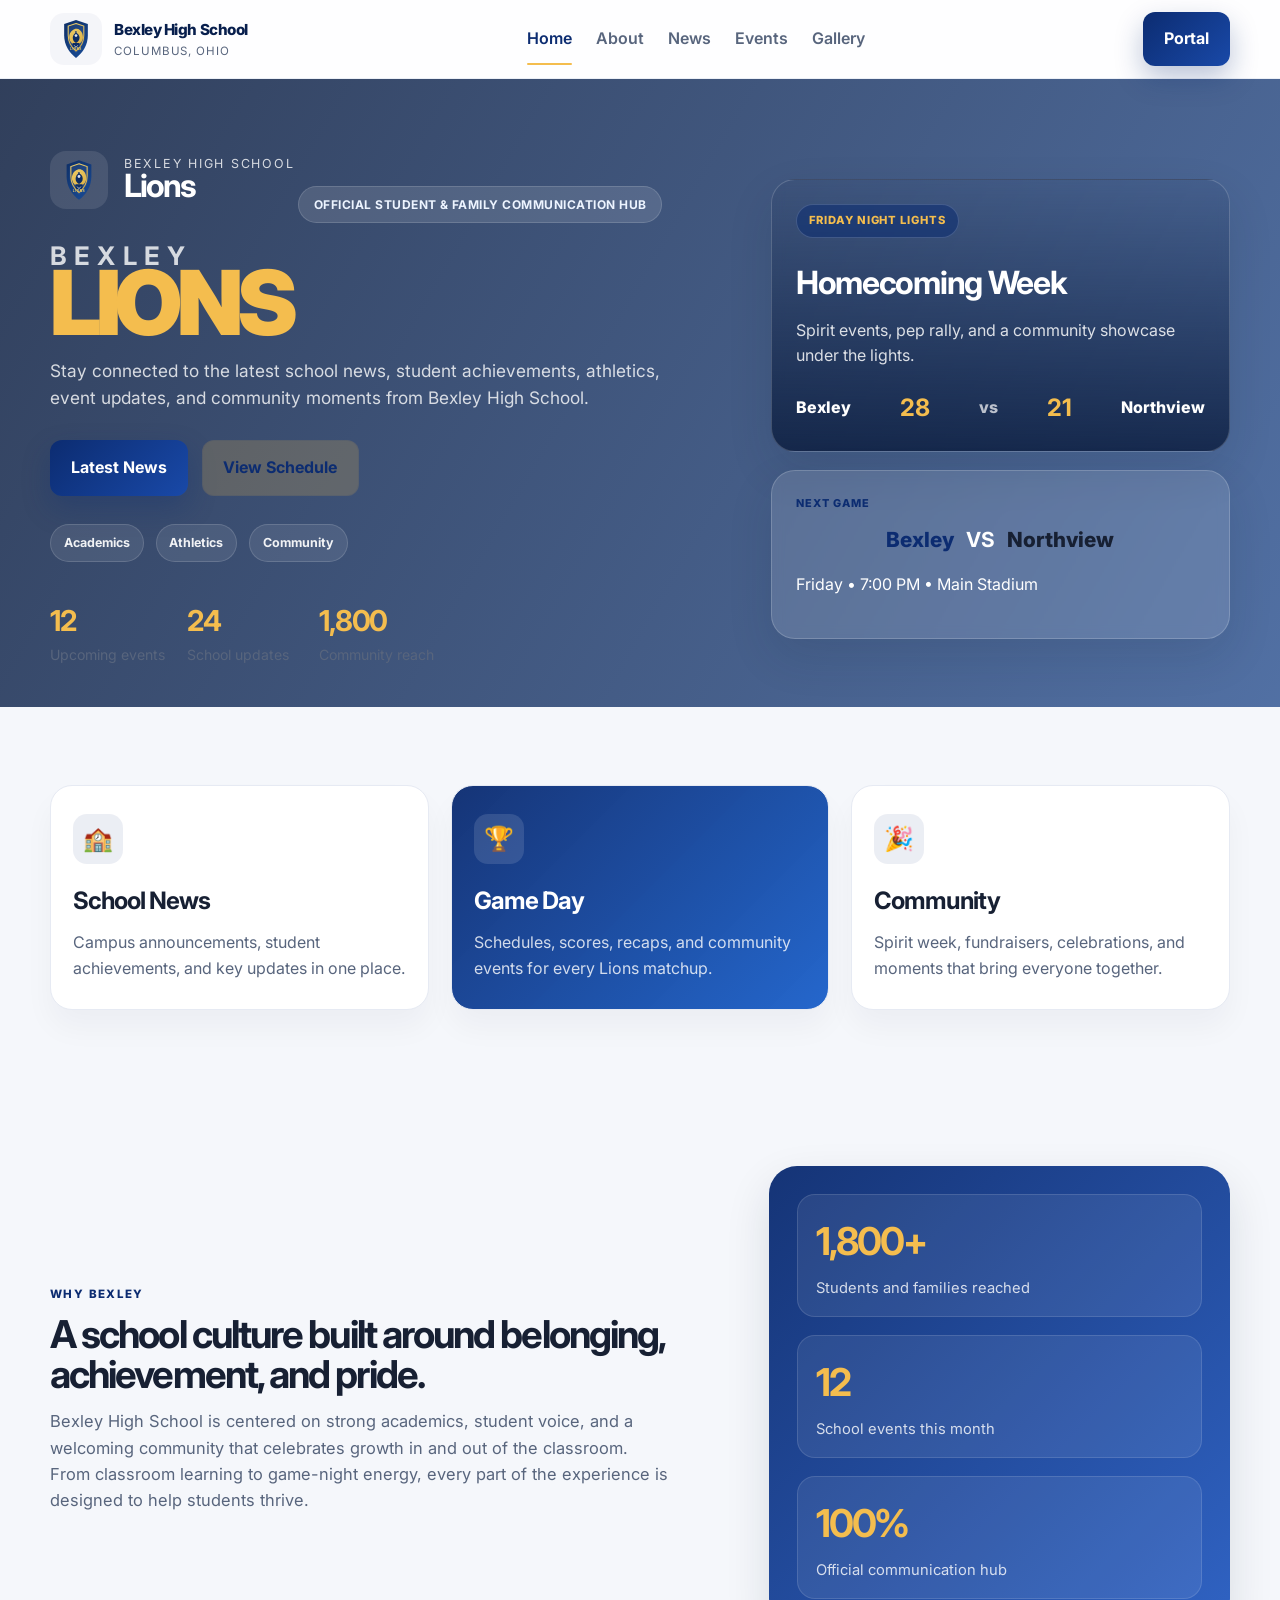
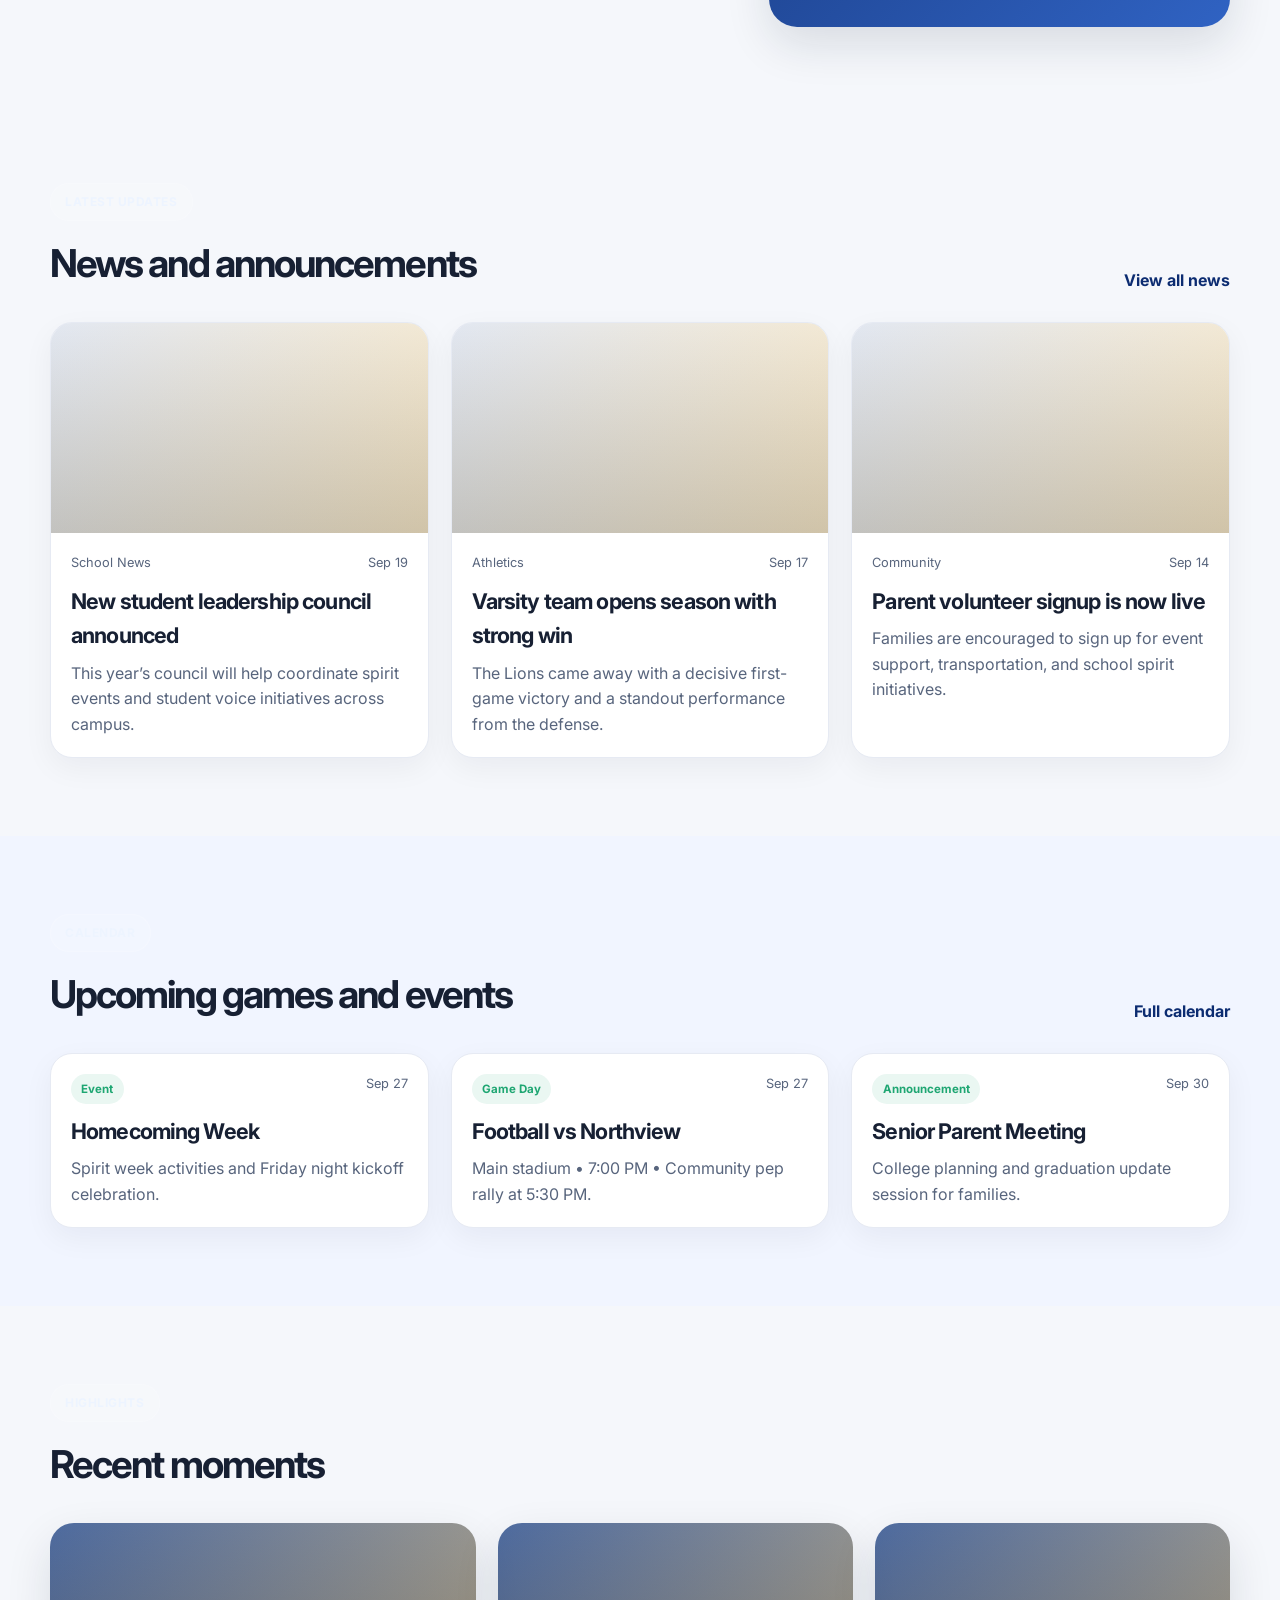
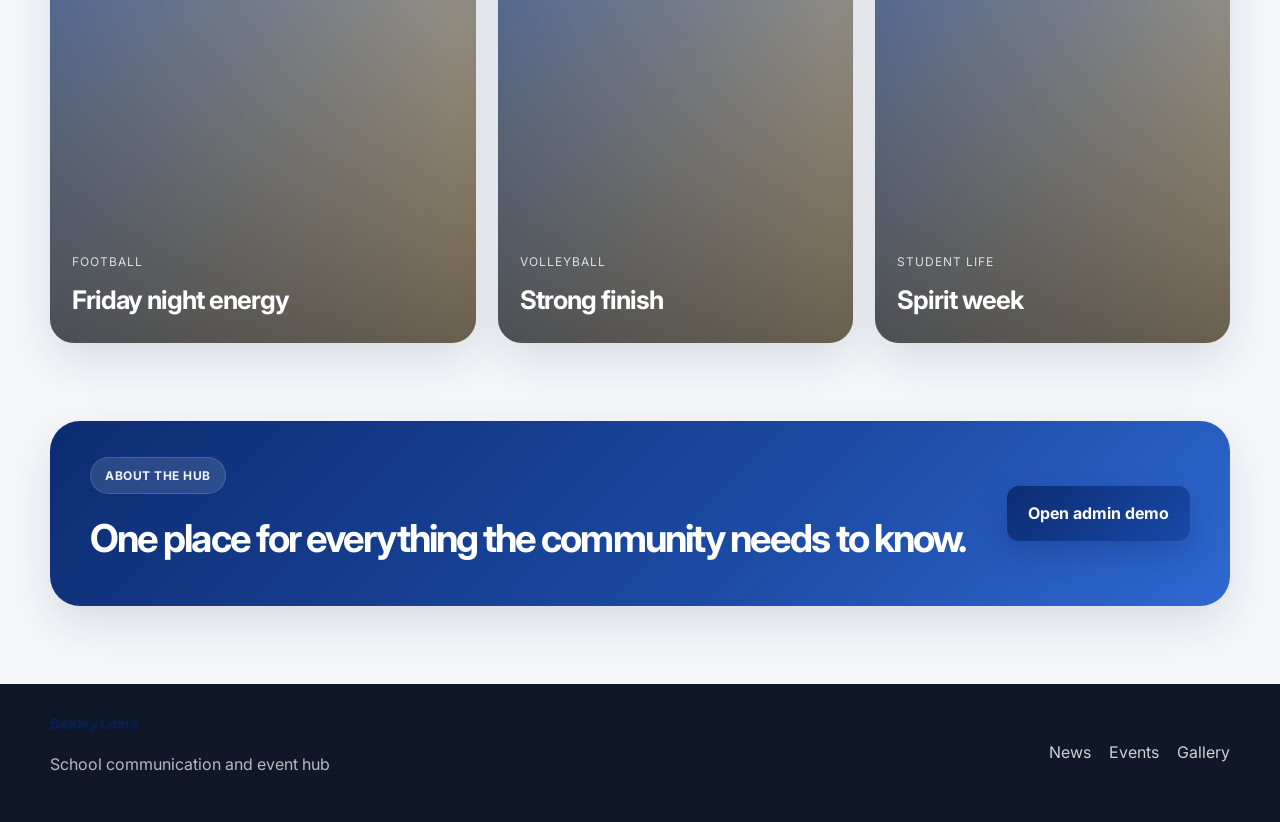
==== bexley-lions/index.html @ 0c789517 "New files are added" ====
<!DOCTYPE html>
<html lang="en">
  <head>
    <meta charset="UTF-8" />
    <meta name="viewport" content="width=device-width, initial-scale=1.0" />
    <title>Bexley High School | News & Events</title>
    <meta
      name="description"
      content="Official school news, athletic updates, and community announcements for Bexley High School in Columbus, Ohio."
    />
    <link rel="preconnect" href="https://fonts.googleapis.com" />
    <link rel="preconnect" href="https://fonts.gstatic.com" crossorigin />
    <link
      href="https://fonts.googleapis.com/css2?family=Inter:wght@400;500;600;700;800;900&display=swap"
      rel="stylesheet"
    />
    <link rel="stylesheet" href="styles.css" />
  </head>
  <body>
    <header class="site-header">
      <div class="container nav-wrap">
        <a class="brand" href="index.html" aria-label="Bexley High School home">
          <img src="assets/bexley-logo.svg" alt="Bexley High School logo" class="brand-mark" />
          <div>
            <span class="brand-name">Bexley High School</span>
            <small>Columbus, Ohio</small>
          </div>
        </a>

        <nav class="main-nav" aria-label="Main navigation">
          <a href="#home" class="active">Home</a>
          <a href="#about">About</a>
          <a href="#news">News</a>
          <a href="#events">Events</a>
          <a href="#gallery">Gallery</a>
        </nav>

        <a class="nav-cta" href="admin.html">Portal</a>
      </div>
    </header>

    <main id="home">
      <section class="hero">
        <div class="container hero-grid">
          <div class="hero-copy">
            <div class="logo-row">
              <img src="assets/bexley-logo.svg" alt="Bexley High School logo" class="hero-logo" />
              <div class="mini-brand">
                <span>Bexley High School</span>
                <strong>Lions</strong>
              </div>
            </div>

            <span class="eyebrow">Official student & family communication hub</span>
            <h1>
              <span class="headline-small">Bexley</span>
              <span class="headline-large">LIONS</span>
            </h1>
            <p>
              Stay connected to the latest school news, student achievements, athletics,
              event updates, and community moments from Bexley High School.
            </p>

            <div class="hero-actions">
              <a class="button primary" href="#news">Latest News</a>
              <a class="button secondary" href="#events">View Schedule</a>
            </div>

            <div class="hero-badges" aria-label="School highlights">
              <span>Academics</span>
              <span>Athletics</span>
              <span>Community</span>
            </div>

            <ul class="hero-stats">
              <li><strong>12</strong><span>Upcoming events</span></li>
              <li><strong>24</strong><span>School updates</span></li>
              <li><strong>1,800</strong><span>Community reach</span></li>
            </ul>
          </div>

          <div class="hero-visual">
            <div class="visual-card highlight-card">
              <div class="visual-tag">Friday night lights</div>
              <h3>Homecoming Week</h3>
              <p>Spirit events, pep rally, and a community showcase under the lights.</p>
              <div class="score-row">
                <span>Bexley</span>
                <strong>28</strong>
                <em>vs</em>
                <strong>21</strong>
                <span>Northview</span>
              </div>
            </div>

            <div class="visual-card mini-panel">
              <div class="mini-label">Next Game</div>
              <div class="game-line">
                <span class="team">Bexley</span>
                <strong>VS</strong>
                <span class="team opponent">Northview</span>
              </div>
              <p>Friday • 7:00 PM • Main Stadium</p>
            </div>
          </div>
        </div>
      </section>

      <section class="section feature-band">
        <div class="container feature-grid">
          <article class="feature-box">
            <span class="feature-icon">🏫</span>
            <h3>School News</h3>
            <p>Campus announcements, student achievements, and key updates in one place.</p>
          </article>
          <article class="feature-box accent">
            <span class="feature-icon">🏆</span>
            <h3>Game Day</h3>
            <p>Schedules, scores, recaps, and community events for every Lions matchup.</p>
          </article>
          <article class="feature-box">
            <span class="feature-icon">🎉</span>
            <h3>Community</h3>
            <p>Spirit week, fundraisers, celebrations, and moments that bring everyone together.</p>
          </article>
        </div>
      </section>

      <section class="section spotlight-section">
        <div class="container spotlight-grid">
          <div class="spotlight-copy">
            <span class="section-kicker">Why Bexley</span>
            <h2>A school culture built around belonging, achievement, and pride.</h2>
            <p>
              Bexley High School is centered on strong academics, student voice, and a welcoming
              community that celebrates growth in and out of the classroom. From classroom learning
              to game-night energy, every part of the experience is designed to help students thrive.
            </p>
          </div>

          <div class="spotlight-panel">
            <div class="stat-stack">
              <div>
                <strong>1,800+</strong>
                <span>Students and families reached</span>
              </div>
              <div>
                <strong>12</strong>
                <span>School events this month</span>
              </div>
              <div>
                <strong>100%</strong>
                <span>Official communication hub</span>
              </div>
            </div>
          </div>
        </div>
      </section>

      <section class="section" id="news">
        <div class="container">
          <div class="section-heading">
            <div>
              <span class="eyebrow">Latest updates</span>
              <h2>News and announcements</h2>
            </div>
            <a href="#" class="text-link">View all news</a>
          </div>

          <div class="news-grid" id="newsGrid"></div>
        </div>
      </section>

      <section class="section alt-bg" id="events">
        <div class="container">
          <div class="section-heading">
            <div>
              <span class="eyebrow">Calendar</span>
              <h2>Upcoming games and events</h2>
            </div>
            <a href="#" class="text-link">Full calendar</a>
          </div>

          <div class="event-grid" id="eventGrid"></div>
        </div>
      </section>

      <section class="section" id="gallery">
        <div class="container">
          <div class="section-heading">
            <div>
              <span class="eyebrow">Highlights</span>
              <h2>Recent moments</h2>
            </div>
          </div>

          <div class="gallery-grid">
            <div class="gallery-card tall">
              <div class="gallery-overlay">
                <span>Football</span>
                <strong>Friday night energy</strong>
              </div>
            </div>
            <div class="gallery-card short">
              <div class="gallery-overlay">
                <span>Volleyball</span>
                <strong>Strong finish</strong>
              </div>
            </div>
            <div class="gallery-card short">
              <div class="gallery-overlay">
                <span>Student life</span>
                <strong>Spirit week</strong>
              </div>
            </div>
          </div>
        </div>
      </section>

      <section class="section cta-section" id="about">
        <div class="container cta-box">
          <div>
            <span class="eyebrow">About the hub</span>
            <h2>One place for everything the community needs to know.</h2>
          </div>
          <a href="admin.html" class="button primary">Open admin demo</a>
        </div>
      </section>
    </main>

    <footer class="footer">
      <div class="container footer-wrap">
        <div>
          <p class="brand-name">Bexley Lions</p>
          <p class="muted">School communication and event hub</p>
        </div>
        <div class="footer-links">
          <a href="#news">News</a>
          <a href="#events">Events</a>
          <a href="#gallery">Gallery</a>
        </div>
      </div>
    </footer>

    <script src="script.js"></script>
  </body>
</html>
---- bexley-lions/styles.css ----
:root {
  --bg: #f5f7fb;
  --panel: #ffffff;
  --panel-alt: #edf2ff;
  --line: #e6eaf3;
  --text: #172033;
  --muted: #58657d;
  --primary: #0c2c71;
  --primary-strong: #081f4d;
  --secondary: #f4bd4e;
  --secondary-strong: #d99a1f;
  --success: #1ea672;
  --warning: #e39a2b;
  --shadow: 0 18px 45px rgba(18, 32, 53, 0.12);
}

* {
  box-sizing: border-box;
}

html {
  scroll-behavior: smooth;
}

body {
  margin: 0;
  font-family: "Inter", sans-serif;
  background: var(--bg);
  color: var(--text);
  line-height: 1.6;
}

img {
  max-width: 100%;
  display: block;
}

a {
  color: inherit;
  text-decoration: none;
}

button,
input,
select,
textarea {
  font: inherit;
}

.container {
  width: min(1180px, calc(100% - 32px));
  margin: 0 auto;
}

.site-header {
  position: sticky;
  top: 0;
  z-index: 20;
  backdrop-filter: blur(10px);
  background: rgba(255, 255, 255, 0.86);
  border-bottom: 1px solid rgba(17, 61, 140, 0.08);
}

.nav-wrap {
  display: flex;
  align-items: center;
  justify-content: space-between;
  min-height: 78px;
  gap: 16px;
}

.brand {
  display: flex;
  align-items: center;
  gap: 12px;
  min-width: 0;
}

.brand-mark {
  width: 52px;
  height: 52px;
  border-radius: 14px;
  display: block;
  object-fit: contain;
  background: rgba(12, 44, 113, 0.04);
  padding: 4px;
}

.brand-name {
  display: block;
  margin: 0;
  font-weight: 800;
  letter-spacing: -0.03em;
  color: var(--primary-strong);
  font-size: 0.95rem;
}

.brand small {
  display: block;
  color: var(--muted);
  font-size: 0.72rem;
  letter-spacing: 0.08em;
  text-transform: uppercase;
}

.main-nav {
  display: flex;
  align-items: center;
  gap: 24px;
  color: var(--muted);
  font-weight: 600;
}

.main-nav a {
  position: relative;
  padding: 0.3rem 0;
  transition: color 0.2s ease;
}

.main-nav a.active,
.main-nav a:hover,
.footer-links a:hover,
.text-link:hover {
  color: var(--primary);
}

.main-nav a.active::after {
  content: "";
  position: absolute;
  left: 0;
  right: 0;
  bottom: -8px;
  height: 2px;
  border-radius: 999px;
  background: var(--secondary);
}

.nav-cta,
.button {
  display: inline-flex;
  align-items: center;
  justify-content: center;
  border: none;
  border-radius: 12px;
  padding: 0.9rem 1.3rem;
  font-weight: 700;
  transition: transform 0.2s ease, box-shadow 0.2s ease;
  cursor: pointer;
}

.nav-cta,
.button.primary {
  background: linear-gradient(135deg, var(--primary), #1949a8);
  color: white;
  box-shadow: 0 12px 28px rgba(12, 44, 113, 0.28);
}

.button.secondary {
  background: rgba(244, 189, 78, 0.2);
  color: var(--primary);
  border: 1px solid rgba(12, 44, 113, 0.08);
}

.nav-cta:hover,
.button:hover {
  transform: translateY(-1px);
}

.hero {
  padding: 72px 0 40px;
  background:
    linear-gradient(120deg, rgba(9, 26, 59, 0.83), rgba(18, 60, 130, 0.72)),
    url('https://images.unsplash.com/photo-1547347298-4074fc3086f0?auto=format&fit=crop&w=1200&q=80') center/cover no-repeat;
  color: white;
}

.hero-grid {
  display: grid;
  grid-template-columns: 1.2fr 0.8fr;
  gap: 32px;
  align-items: center;
}

.logo-row {
  display: inline-flex;
  align-items: center;
  gap: 16px;
  margin-bottom: 18px;
}

.hero-logo {
  width: 58px;
  height: 58px;
  object-fit: contain;
  border-radius: 16px;
  background: rgba(255, 255, 255, 0.1);
  padding: 6px;
}

.crest {
  width: 62px;
  height: 62px;
  border-radius: 18px;
  display: grid;
  place-items: center;
  background: linear-gradient(135deg, var(--secondary), #ffd86b);
  color: var(--primary-strong);
  font-weight: 900;
  letter-spacing: 0.08em;
  box-shadow: 0 10px 24px rgba(244, 189, 78, 0.38);
}

.mini-brand {
  display: flex;
  flex-direction: column;
  line-height: 1;
}

.mini-brand span {
  font-size: 0.78rem;
  text-transform: uppercase;
  letter-spacing: 0.14em;
  opacity: 0.8;
}

.mini-brand strong {
  font-size: 2rem;
  letter-spacing: -0.06em;
}

.eyebrow {
  display: inline-flex;
  padding: 0.5rem 0.9rem;
  border-radius: 999px;
  background: rgba(255, 255, 255, 0.12);
  border: 1px solid rgba(255, 255, 255, 0.14);
  color: #edf4ff;
  font-weight: 700;
  font-size: 0.75rem;
  letter-spacing: 0.04em;
  text-transform: uppercase;
}

.hero-copy h1 {
  margin: 18px 0 16px;
  display: flex;
  flex-direction: column;
  gap: 0;
  line-height: 0.82;
}

.headline-small {
  font-size: clamp(1.2rem, 2vw, 2.1rem);
  letter-spacing: 0.28em;
  color: rgba(255, 255, 255, 0.8);
  text-transform: uppercase;
  font-weight: 700;
}

.headline-large {
  font-size: clamp(3.2rem, 7vw, 7rem);
  letter-spacing: -0.065em;
  color: var(--secondary);
  text-transform: uppercase;
  font-weight: 900;
}

.hero-copy p {
  font-size: 1.08rem;
  max-width: 620px;
  color: rgba(255, 255, 255, 0.8);
}

.hero-actions {
  display: flex;
  gap: 14px;
  margin-top: 28px;
  flex-wrap: wrap;
}

.hero-badges {
  display: flex;
  gap: 12px;
  flex-wrap: wrap;
  margin-top: 28px;
}

.hero-badges span {
  background: rgba(255, 255, 255, 0.09);
  border: 1px solid rgba(255, 255, 255, 0.14);
  color: rgba(255, 255, 255, 0.92);
  padding: 0.5rem 0.8rem;
  border-radius: 999px;
  font-size: 0.78rem;
  font-weight: 700;
}

.hero-stats {
  list-style: none;
  margin: 36px 0 0;
  padding: 0;
  display: flex;
  gap: 22px;
  flex-wrap: wrap;
}

.hero-stats li {
  display: flex;
  flex-direction: column;
  min-width: 110px;
}

.hero-stats strong {
  font-size: 1.8rem;
  letter-spacing: -0.05em;
  color: var(--secondary);
}

.hero-stats span {
  color: rgba(255, 255, 255, 0.72);
  font-size: 0.88rem;
}

.hero-visual {
  display: flex;
  flex-direction: column;
  gap: 18px;
}

.visual-card {
  background: rgba(255, 255, 255, 0.12);
  border: 1px solid rgba(255, 255, 255, 0.18);
  border-radius: 24px;
  box-shadow: var(--shadow);
  backdrop-filter: blur(6px);
  padding: 24px;
}

.highlight-card {
  min-height: 260px;
  display: flex;
  flex-direction: column;
  justify-content: flex-end;
  background:
    linear-gradient(180deg, rgba(9, 26, 59, 0.08), rgba(9, 26, 59, 0.8)),
    url('https://images.unsplash.com/photo-1517649763962-0c623066013b?auto=format&fit=crop&w=1000&q=80') center/cover no-repeat;
}

.visual-tag {
  display: inline-flex;
  align-self: flex-start;
  padding: 0.45rem 0.75rem;
  color: var(--secondary);
  background: rgba(12, 44, 113, 0.55);
  border: 1px solid rgba(255,255,255,0.16);
  border-radius: 999px;
  font-size: 0.7rem;
  letter-spacing: 0.08em;
  text-transform: uppercase;
  font-weight: 800;
}

.highlight-card h3 {
  margin: 18px 0 10px;
  font-size: 2rem;
  letter-spacing: -0.04em;
}

.highlight-card p {
  margin: 0;
  color: rgba(255,255,255,0.84);
}

.score-row {
  display: flex;
  align-items: center;
  justify-content: space-between;
  gap: 10px;
  margin-top: 20px;
  font-weight: 800;
}

.score-row strong {
  color: var(--secondary);
  font-size: 1.5rem;
}

.score-row em {
  font-style: normal;
  opacity: 0.7;
}

.mini-panel {
  background: rgba(255, 255, 255, 0.12);
}

.mini-label {
  color: var(--secondary);
  font-size: 0.68rem;
  letter-spacing: 0.09em;
  text-transform: uppercase;
  font-weight: 800;
  margin-bottom: 10px;
}

.game-line {
  display: flex;
  align-items: center;
  justify-content: center;
  gap: 12px;
  margin: 10px 0 16px;
  font-size: 1.3rem;
  font-weight: 800;
}

.team {
  color: white;
}

.opponent {
  color: var(--secondary);
}

.feature-band {
  padding-top: 26px;
}

.feature-grid {
  display: grid;
  grid-template-columns: repeat(3, minmax(0, 1fr));
  gap: 22px;
}

.feature-box {
  background: var(--panel);
  border: 1px solid var(--line);
  border-radius: 22px;
  padding: 28px 22px;
  box-shadow: 0 18px 30px rgba(17, 24, 39, 0.04);
}

.feature-box.accent {
  background: linear-gradient(135deg, rgba(12, 44, 113, 0.96), rgba(24, 93, 201, 0.94));
  color: white;
}

.feature-icon {
  display: inline-flex;
  width: 50px;
  height: 50px;
  align-items: center;
  justify-content: center;
  border-radius: 14px;
  background: rgba(12, 44, 113, 0.08);
  font-size: 1.5rem;
}

.feature-box.accent .feature-icon {
  background: rgba(255, 255, 255, 0.12);
}

.feature-box h3 {
  margin: 18px 0 10px;
  font-size: 1.5rem;
  letter-spacing: -0.04em;
}

.feature-box p {
  margin: 0;
  color: var(--muted);
}

.feature-box.accent p {
  color: rgba(255,255,255,0.8);
}

.spotlight-section {
  padding-top: 18px;
}

.spotlight-grid {
  display: grid;
  grid-template-columns: 1.2fr 0.8fr;
  gap: 28px;
  align-items: center;
}

.spotlight-copy {
  padding: 12px 0;
}

.section-kicker {
  display: inline-block;
  font-size: 0.72rem;
  letter-spacing: 0.12em;
  text-transform: uppercase;
  color: var(--primary);
  font-weight: 800;
  margin-bottom: 10px;
}

.spotlight-copy h2 {
  margin: 0 0 14px;
  font-size: clamp(2.1rem, 3vw, 3rem);
  line-height: 1.05;
  letter-spacing: -0.05em;
}

.spotlight-copy p {
  margin: 0;
  color: var(--muted);
  max-width: 620px;
  font-size: 1.03rem;
}

.spotlight-panel {
  background: linear-gradient(135deg, rgba(12, 44, 113, 0.96), rgba(31, 86, 190, 0.92));
  border-radius: 28px;
  padding: 28px;
  box-shadow: var(--shadow);
}

.stat-stack {
  display: grid;
  gap: 18px;
}

.stat-stack div {
  display: grid;
  gap: 4px;
  padding: 16px 18px;
  border-radius: 18px;
  background: rgba(255, 255, 255, 0.08);
  border: 1px solid rgba(255, 255, 255, 0.12);
}

.stat-stack strong {
  color: var(--secondary);
  font-size: clamp(1.8rem, 3vw, 2.5rem);
  letter-spacing: -0.06em;
}

.stat-stack span {
  color: rgba(255, 255, 255, 0.8);
  font-size: 0.92rem;
}

.section {
  padding: 78px 0;
}

.alt-bg {
  background: #f1f5ff;
}

.section-heading {
  display: flex;
  justify-content: space-between;
  align-items: end;
  gap: 16px;
  margin-bottom: 28px;
}

.section-heading h2 {
  margin: 12px 0 0;
  font-size: clamp(2rem, 3vw, 2.7rem);
  letter-spacing: -0.05em;
}

.text-link {
  color: var(--primary);
  font-weight: 700;
}

.news-grid,
.event-grid {
  display: grid;
  gap: 22px;
}

.news-grid {
  grid-template-columns: repeat(3, minmax(0, 1fr));
}

.news-card,
.event-card {
  background: var(--panel);
  border: 1px solid var(--line);
  border-radius: 22px;
  overflow: hidden;
  box-shadow: 0 10px 30px rgba(19, 25, 39, 0.05);
}

.news-thumb {
  height: 210px;
  background: linear-gradient(135deg, rgba(17,61,140,0.12), rgba(244,185,66,0.3));
  position: relative;
}

.news-thumb::before {
  content: "";
  position: absolute;
  inset: 0;
  background: linear-gradient(180deg, rgba(10, 21, 35, 0), rgba(10, 21, 35, 0.18));
}

.news-body,
.event-body {
  padding: 20px;
}

.news-meta,
.event-meta {
  display: flex;
  justify-content: space-between;
  gap: 12px;
  color: var(--muted);
  font-size: 0.8rem;
  margin-bottom: 10px;
}

.news-card h3,
.event-card h3 {
  margin: 0 0 8px;
  font-size: 1.35rem;
  letter-spacing: -0.04em;
}

.news-card p,
.event-card p {
  margin: 0;
  color: var(--muted);
}

.event-grid {
  grid-template-columns: repeat(3, minmax(0, 1fr));
}

.event-badge {
  display: inline-flex;
  padding: 0.35rem 0.65rem;
  border-radius: 999px;
  background: #eaf7f2;
  color: var(--success);
  font-weight: 700;
  font-size: 0.72rem;
}

.gallery-grid {
  display: grid;
  grid-template-columns: 1.2fr 1fr 1fr;
  gap: 22px;
}

.gallery-card {
  min-height: 260px;
  border-radius: 24px;
  background: linear-gradient(135deg, rgba(17,61,140,0.7), rgba(244,185,66,0.6));
  position: relative;
  overflow: hidden;
  box-shadow: var(--shadow);
}

.gallery-card.tall {
  min-height: 420px;
}

.gallery-card::before {
  content: "";
  position: absolute;
  inset: 0;
  background: linear-gradient(180deg, rgba(13,20,36,0.1), rgba(13,20,36,0.6));
}

.gallery-overlay {
  position: absolute;
  left: 22px;
  right: 22px;
  bottom: 22px;
  color: white;
  z-index: 1;
}

.gallery-overlay span {
  font-size: 0.75rem;
  letter-spacing: 0.08em;
  text-transform: uppercase;
  opacity: 0.8;
}

.gallery-overlay strong {
  display: block;
  margin-top: 6px;
  font-size: 1.6rem;
  letter-spacing: -0.04em;
}

.cta-section {
  padding-top: 0;
}

.cta-box {
  background: linear-gradient(135deg, var(--primary), #1c4aa3 60%, #2f68d2);
  border-radius: 30px;
  padding: 36px 40px;
  display: flex;
  justify-content: space-between;
  gap: 20px;
  align-items: center;
  color: white;
  box-shadow: var(--shadow);
}

.cta-box h2 {
  margin: 14px 0 0;
  font-size: clamp(1.8rem, 3vw, 2.8rem);
  letter-spacing: -0.05em;
}

.footer {
  background: #0f1728;
  color: white;
  padding: 28px 0;
}

.footer-wrap {
  display: flex;
  justify-content: space-between;
  align-items: center;
  gap: 18px;
}

.footer-links {
  display: flex;
  gap: 18px;
  color: rgba(255,255,255,0.8);
}

.muted {
  color: rgba(255,255,255,0.7);
}

.admin-body {
  background: #f3f7ff;
}

.admin-shell {
  display: grid;
  grid-template-columns: 280px 1fr;
  gap: 26px;
  width: min(1200px, calc(100% - 32px));
  margin: 32px auto 60px;
}

.admin-sidebar,
.admin-content {
  display: flex;
  flex-direction: column;
  gap: 22px;
}

.sidebar-box,
.editor-card,
.table-card {
  background: white;
  border: 1px solid var(--line);
  border-radius: 22px;
  padding: 22px;
  box-shadow: 0 10px 30px rgba(19, 25, 39, 0.04);
}

.sidebar-stats {
  list-style: none;
  padding: 0;
  margin: 18px 0 0;
  display: grid;
  gap: 12px;
}

.sidebar-stats li {
  display: flex;
  justify-content: space-between;
  align-items: center;
  border-bottom: 1px solid var(--line);
  padding-bottom: 8px;
}

.quick-actions {
  display: flex;
  flex-direction: column;
  align-items: flex-start;
  gap: 10px;
}

.chip {
  border: 1px solid var(--line);
  background: #f7f9fe;
  color: var(--text);
  padding: 0.7rem 0.9rem;
  border-radius: 999px;
  font-weight: 700;
}

.chip.active {
  background: rgba(17,61,140,0.08);
  color: var(--primary);
  border-color: rgba(17,61,140,0.12);
}

.admin-header {
  display: flex;
  justify-content: space-between;
  align-items: center;
  gap: 16px;
}

.admin-header h1 {
  margin: 12px 0 0;
  font-size: clamp(2rem, 3vw, 2.8rem);
  letter-spacing: -0.05em;
}

.editor-form {
  display: grid;
  gap: 18px;
}

.field-row {
  display: grid;
  grid-template-columns: 1fr 1fr;
  gap: 18px;
}

label {
  display: grid;
  gap: 8px;
  color: var(--text);
  font-weight: 600;
}

input,
select,
textarea {
  width: 100%;
  border: 1px solid var(--line);
  border-radius: 12px;
  background: #f9fbff;
  padding: 0.9rem 1rem;
  color: var(--text);
}

textarea {
  resize: vertical;
}

.form-actions {
  display: flex;
  justify-content: flex-end;
  gap: 12px;
  margin-top: 8px;
}

.table-header {
  display: flex;
  justify-content: space-between;
  align-items: center;
  gap: 10px;
  margin-bottom: 12px;
}

.badge {
  display: inline-flex;
  border-radius: 999px;
  background: rgba(30,166,114,0.12);
  color: var(--success);
  padding: 0.4rem 0.7rem;
  font-weight: 700;
  font-size: 0.75rem;
}

table {
  width: 100%;
  border-collapse: collapse;
}

th,
td {
  text-align: left;
  padding: 14px 10px;
  border-bottom: 1px solid var(--line);
}

th {
  color: var(--muted);
  font-size: 0.8rem;
  text-transform: uppercase;
  letter-spacing: 0.04em;
}

.status {
  display: inline-flex;
  padding: 0.35rem 0.65rem;
  border-radius: 999px;
  font-weight: 700;
  font-size: 0.7rem;
}

.status.success {
  background: rgba(30,166,114,0.12);
  color: var(--success);
}

.status.warning {
  background: rgba(227,154,43,0.12);
  color: var(--warning);
}

@media (max-width: 900px) {
  .hero-grid,
  .news-grid,
  .event-grid,
  .gallery-grid,
  .admin-shell {
    grid-template-columns: 1fr;
  }

  .main-nav {
    display: none;
  }

  .cta-box,
  .admin-header,
  .section-heading,
  .footer-wrap,
  .field-row {
    display: grid;
    grid-template-columns: 1fr;
    align-items: start;
  }

  .nav-wrap {
    flex-wrap: wrap;
    padding: 12px 0;
  }
}

.hero-stats li {
  display: flex;
  flex-direction: column;
  min-width: 110px;
}

.hero-stats strong {
  font-size: 1.8rem;
  letter-spacing: -0.05em;
}

.hero-stats span {
  color: var(--muted);
  font-size: 0.88rem;
}

.hero-panel {
  display: flex;
  flex-direction: column;
  gap: 18px;
}

.panel-card {
  background: var(--panel);
  border: 1px solid var(--line);
  border-radius: 24px;
  box-shadow: var(--shadow);
}

.feature-card {
  padding: 24px;
}

.mini-label {
  color: var(--primary);
  font-size: 0.68rem;
  letter-spacing: 0.09em;
  text-transform: uppercase;
  font-weight: 800;
  margin-bottom: 10px;
}

.feature-card h3,
.schedule-card h4 {
  margin: 0 0 8px;
  font-size: 1.75rem;
  letter-spacing: -0.04em;
}

.feature-card p,
.schedule-card p {
  margin: 0;
  color: var(--muted);
}

.meta-row {
  display: flex;
  justify-content: space-between;
  margin-top: 18px;
  color: var(--primary);
  font-weight: 700;
}

.schedule-card {
  padding: 24px;
}

.game-line {
  display: flex;
  align-items: center;
  justify-content: center;
  gap: 12px;
  margin: 10px 0 16px;
  font-size: 1.3rem;
  font-weight: 800;
}

.team {
  color: var(--primary);
}

.opponent {
  color: var(--text);
}

.section {
  padding: 78px 0;
}

.alt-bg {
  background: #f1f5ff;
}

.section-heading {
  display: flex;
  justify-content: space-between;
  align-items: end;
  gap: 16px;
  margin-bottom: 28px;
}

.section-heading h2 {
  margin: 12px 0 0;
  font-size: clamp(2rem, 3vw, 2.7rem);
  letter-spacing: -0.05em;
}

.text-link {
  color: var(--primary);
  font-weight: 700;
}

.news-grid,
.event-grid {
  display: grid;
  gap: 22px;
}

.news-grid {
  grid-template-columns: repeat(3, minmax(0, 1fr));
}

.news-card,
.event-card {
  background: var(--panel);
  border: 1px solid var(--line);
  border-radius: 22px;
  overflow: hidden;
  box-shadow: 0 10px 30px rgba(19, 25, 39, 0.05);
}

.news-thumb {
  height: 210px;
  background: linear-gradient(135deg, rgba(17,61,140,0.12), rgba(244,185,66,0.3));
  position: relative;
}

.news-thumb::before {
  content: "";
  position: absolute;
  inset: 0;
  background: linear-gradient(180deg, rgba(10, 21, 35, 0), rgba(10, 21, 35, 0.18));
}

.news-body,
.event-body {
  padding: 20px;
}

.news-meta,
.event-meta {
  display: flex;
  justify-content: space-between;
  gap: 12px;
  color: var(--muted);
  font-size: 0.8rem;
  margin-bottom: 10px;
}

.news-card h3,
.event-card h3 {
  margin: 0 0 8px;
  font-size: 1.35rem;
  letter-spacing: -0.04em;
}

.news-card p,
.event-card p {
  margin: 0;
  color: var(--muted);
}

.event-grid {
  grid-template-columns: repeat(3, minmax(0, 1fr));
}

.event-badge {
  display: inline-flex;
  padding: 0.35rem 0.65rem;
  border-radius: 999px;
  background: #eaf7f2;
  color: var(--success);
  font-weight: 700;
  font-size: 0.72rem;
}

.gallery-grid {
  display: grid;
  grid-template-columns: 1.2fr 1fr 1fr;
  gap: 22px;
}

.gallery-card {
  min-height: 260px;
  border-radius: 24px;
  background: linear-gradient(135deg, rgba(17,61,140,0.7), rgba(244,185,66,0.6));
  position: relative;
  overflow: hidden;
  box-shadow: var(--shadow);
}

.gallery-card.tall {
  min-height: 420px;
}

.gallery-card::before {
  content: "";
  position: absolute;
  inset: 0;
  background: linear-gradient(180deg, rgba(13,20,36,0.1), rgba(13,20,36,0.6));
}

.gallery-overlay {
  position: absolute;
  left: 22px;
  right: 22px;
  bottom: 22px;
  color: white;
  z-index: 1;
}

.gallery-overlay span {
  font-size: 0.75rem;
  letter-spacing: 0.08em;
  text-transform: uppercase;
  opacity: 0.8;
}

.gallery-overlay strong {
  display: block;
  margin-top: 6px;
  font-size: 1.6rem;
  letter-spacing: -0.04em;
}

.cta-section {
  padding-top: 0;
}

.cta-box {
  background: linear-gradient(135deg, var(--primary), #1c4aa3 60%, #2f68d2);
  border-radius: 30px;
  padding: 36px 40px;
  display: flex;
  justify-content: space-between;
  gap: 20px;
  align-items: center;
  color: white;
  box-shadow: var(--shadow);
}

.cta-box h2 {
  margin: 14px 0 0;
  font-size: clamp(1.8rem, 3vw, 2.8rem);
  letter-spacing: -0.05em;
}

.footer {
  background: #0f1728;
  color: white;
  padding: 28px 0;
}

.footer-wrap {
  display: flex;
  justify-content: space-between;
  align-items: center;
  gap: 18px;
}

.footer-links {
  display: flex;
  gap: 18px;
  color: rgba(255,255,255,0.8);
}

.muted {
  color: rgba(255,255,255,0.7);
}

.admin-body {
  background: #f3f7ff;
}

.admin-shell {
  display: grid;
  grid-template-columns: 280px 1fr;
  gap: 26px;
  width: min(1200px, calc(100% - 32px));
  margin: 32px auto 60px;
}

.admin-sidebar,
.admin-content {
  display: flex;
  flex-direction: column;
  gap: 22px;
}

.sidebar-box,
.editor-card,
.table-card {
  background: white;
  border: 1px solid var(--line);
  border-radius: 22px;
  padding: 22px;
  box-shadow: 0 10px 30px rgba(19, 25, 39, 0.04);
}

.sidebar-stats {
  list-style: none;
  padding: 0;
  margin: 18px 0 0;
  display: grid;
  gap: 12px;
}

.sidebar-stats li {
  display: flex;
  justify-content: space-between;
  align-items: center;
  border-bottom: 1px solid var(--line);
  padding-bottom: 8px;
}

.quick-actions {
  display: flex;
  flex-direction: column;
  align-items: flex-start;
  gap: 10px;
}

.chip {
  border: 1px solid var(--line);
  background: #f7f9fe;
  color: var(--text);
  padding: 0.7rem 0.9rem;
  border-radius: 999px;
  font-weight: 700;
}

.chip.active {
  background: rgba(17,61,140,0.08);
  color: var(--primary);
  border-color: rgba(17,61,140,0.12);
}

.admin-header {
  display: flex;
  justify-content: space-between;
  align-items: center;
  gap: 16px;
}

.admin-header h1 {
  margin: 12px 0 0;
  font-size: clamp(2rem, 3vw, 2.8rem);
  letter-spacing: -0.05em;
}

.editor-form {
  display: grid;
  gap: 18px;
}

.field-row {
  display: grid;
  grid-template-columns: 1fr 1fr;
  gap: 18px;
}

label {
  display: grid;
  gap: 8px;
  color: var(--text);
  font-weight: 600;
}

input,
select,
textarea {
  width: 100%;
  border: 1px solid var(--line);
  border-radius: 12px;
  background: #f9fbff;
  padding: 0.9rem 1rem;
  color: var(--text);
}

textarea {
  resize: vertical;
}

.form-actions {
  display: flex;
  justify-content: flex-end;
  gap: 12px;
  margin-top: 8px;
}

.table-header {
  display: flex;
  justify-content: space-between;
  align-items: center;
  gap: 10px;
  margin-bottom: 12px;
}

.badge {
  display: inline-flex;
  border-radius: 999px;
  background: rgba(30,166,114,0.12);
  color: var(--success);
  padding: 0.4rem 0.7rem;
  font-weight: 700;
  font-size: 0.75rem;
}

table {
  width: 100%;
  border-collapse: collapse;
}

th,
td {
  text-align: left;
  padding: 14px 10px;
  border-bottom: 1px solid var(--line);
}

th {
  color: var(--muted);
  font-size: 0.8rem;
  text-transform: uppercase;
  letter-spacing: 0.04em;
}

.status {
  display: inline-flex;
  padding: 0.35rem 0.65rem;
  border-radius: 999px;
  font-weight: 700;
  font-size: 0.7rem;
}

.status.success {
  background: rgba(30,166,114,0.12);
  color: var(--success);
}

.status.warning {
  background: rgba(227,154,43,0.12);
  color: var(--warning);
}

@media (max-width: 900px) {
  .hero-grid,
  .news-grid,
  .event-grid,
  .gallery-grid,
  .admin-shell {
    grid-template-columns: 1fr;
  }

  .main-nav {
    display: none;
  }

  .cta-box,
  .admin-header,
  .section-heading,
  .footer-wrap,
  .field-row {
    display: grid;
    grid-template-columns: 1fr;
    align-items: start;
  }

  .nav-wrap {
    flex-wrap: wrap;
    padding: 12px 0;
  }
}
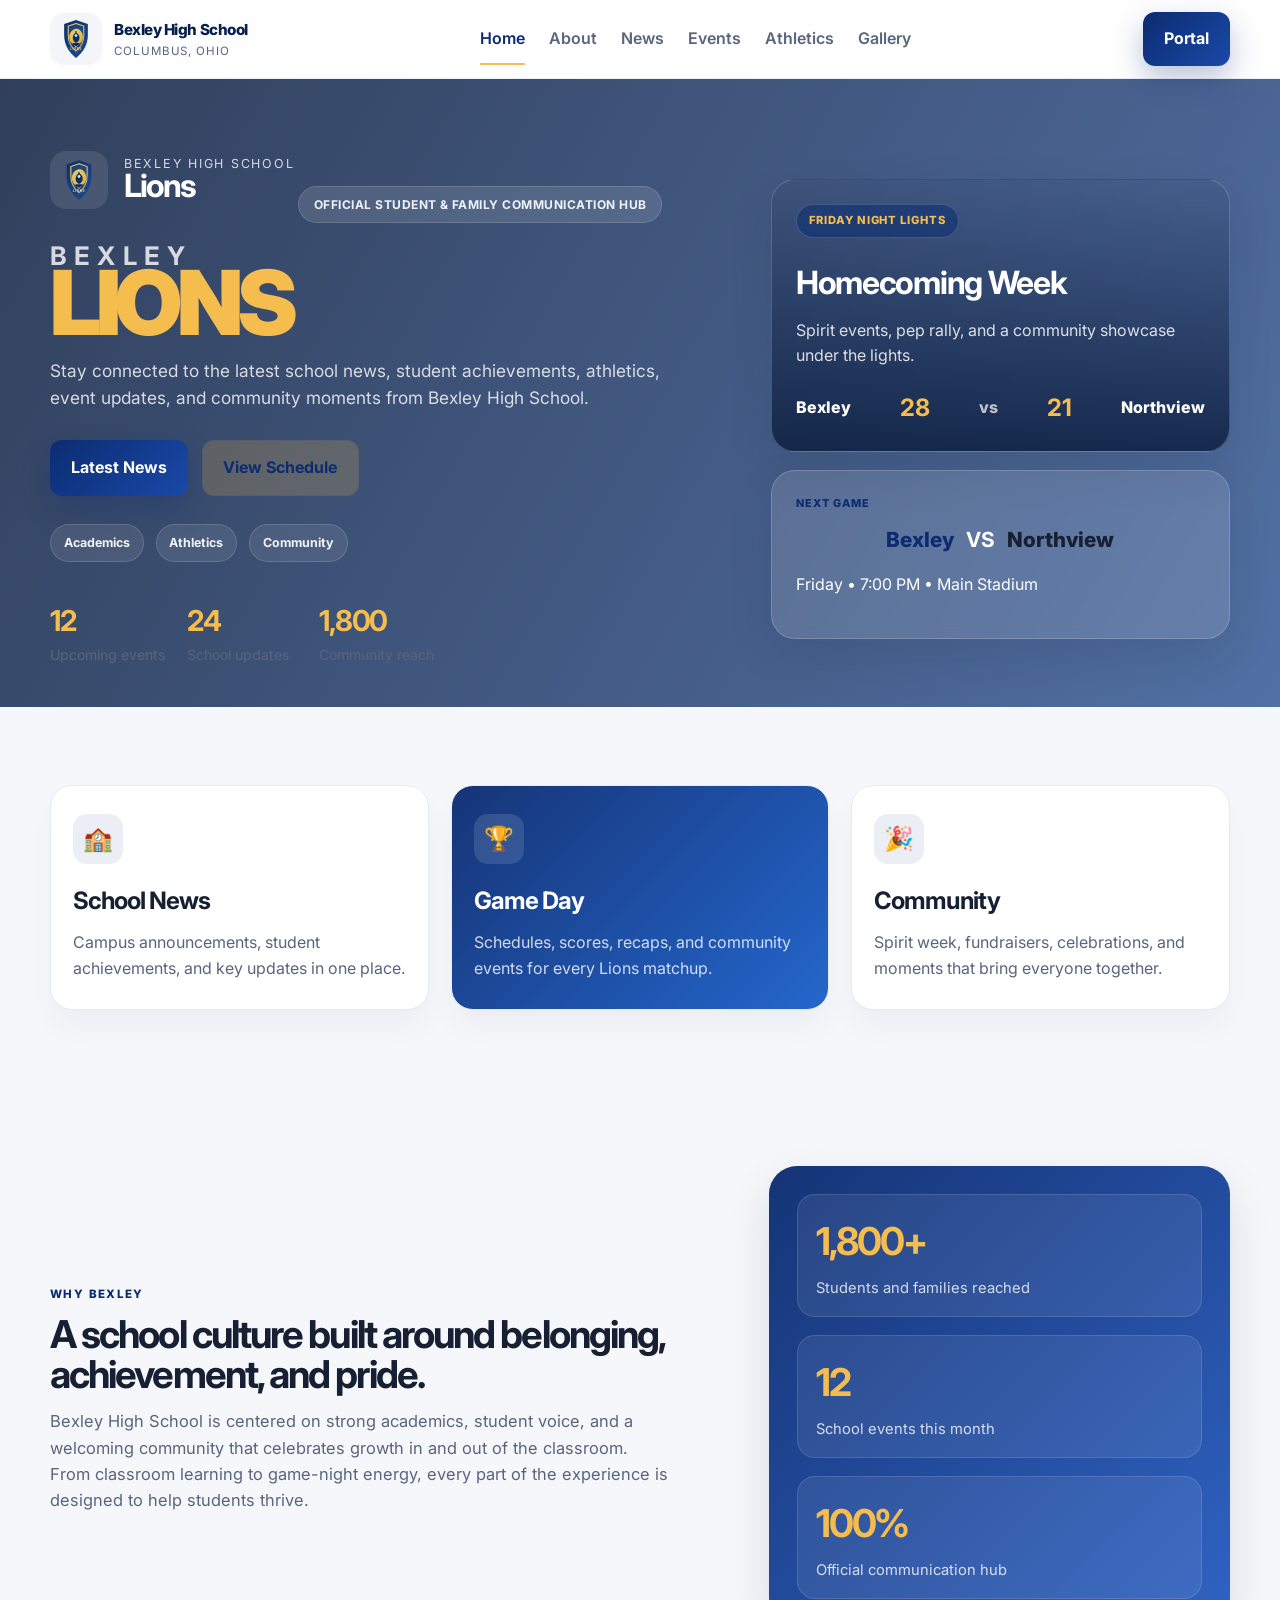
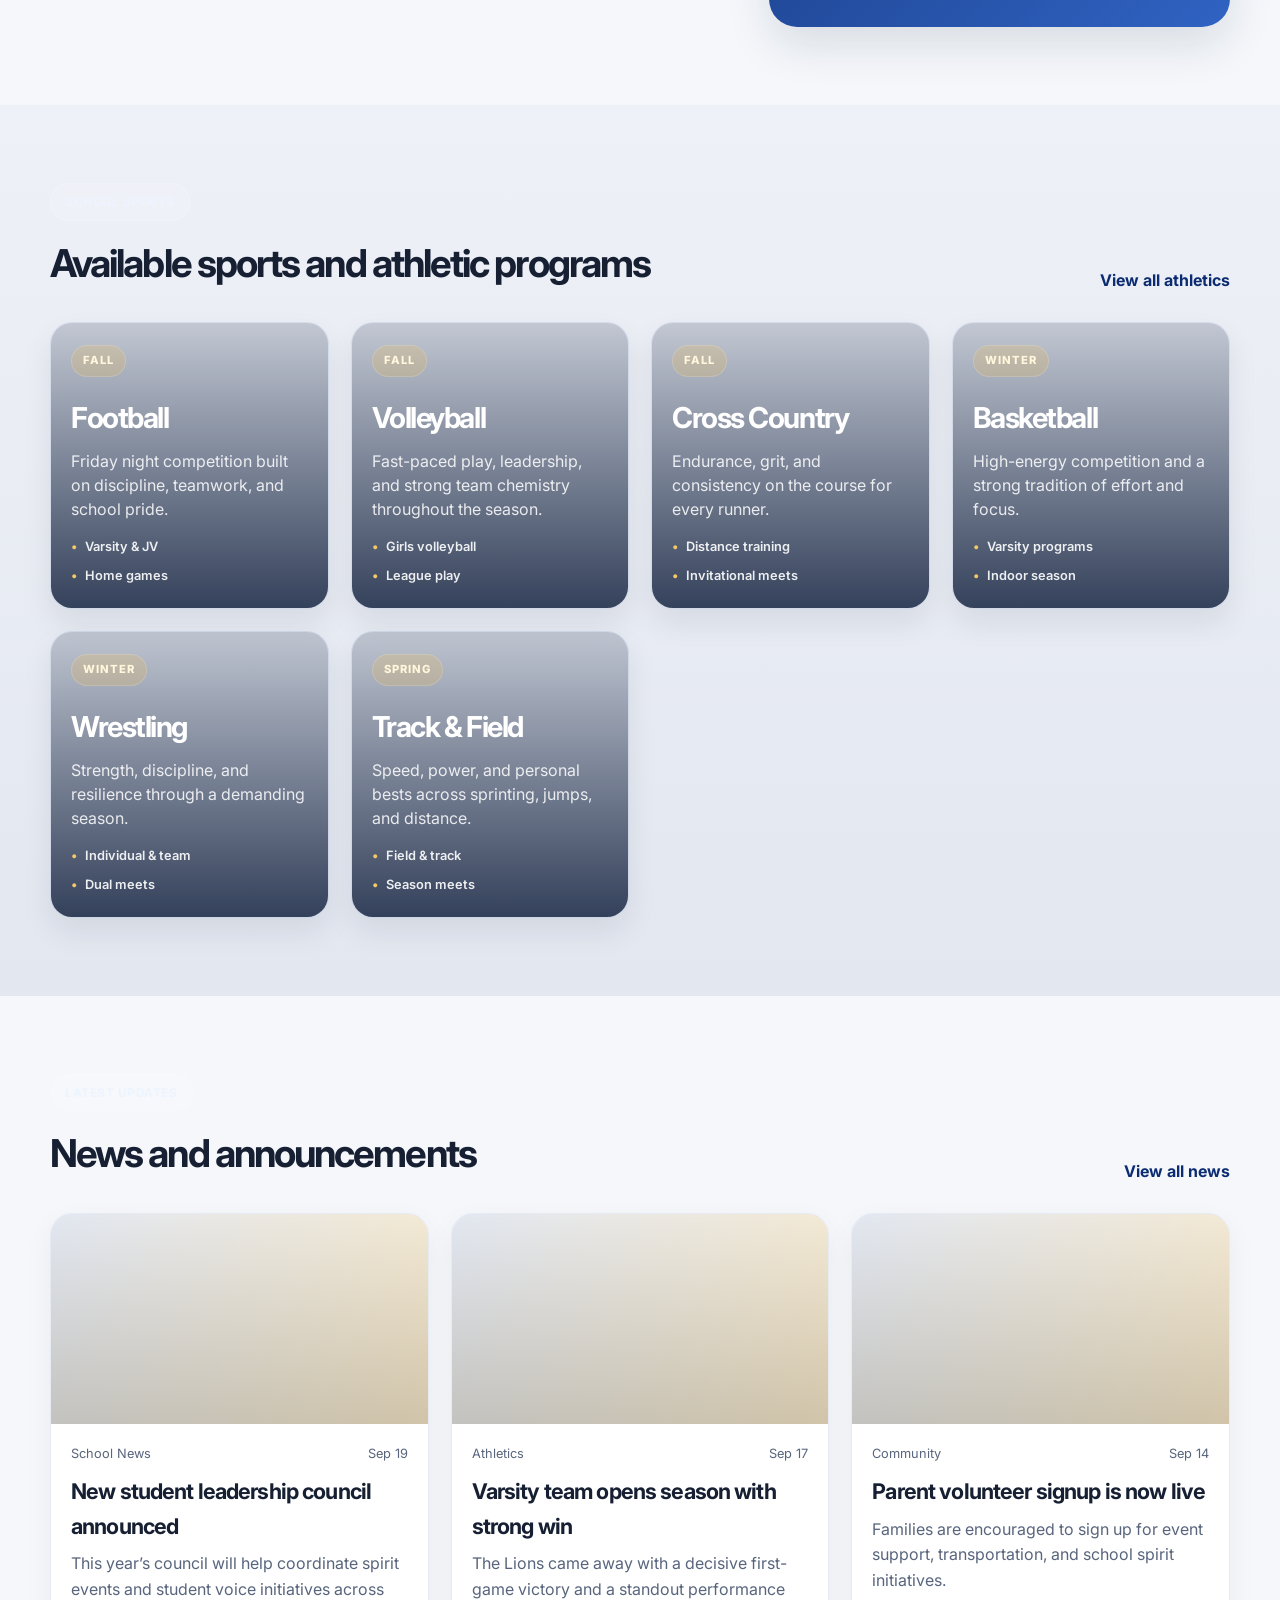
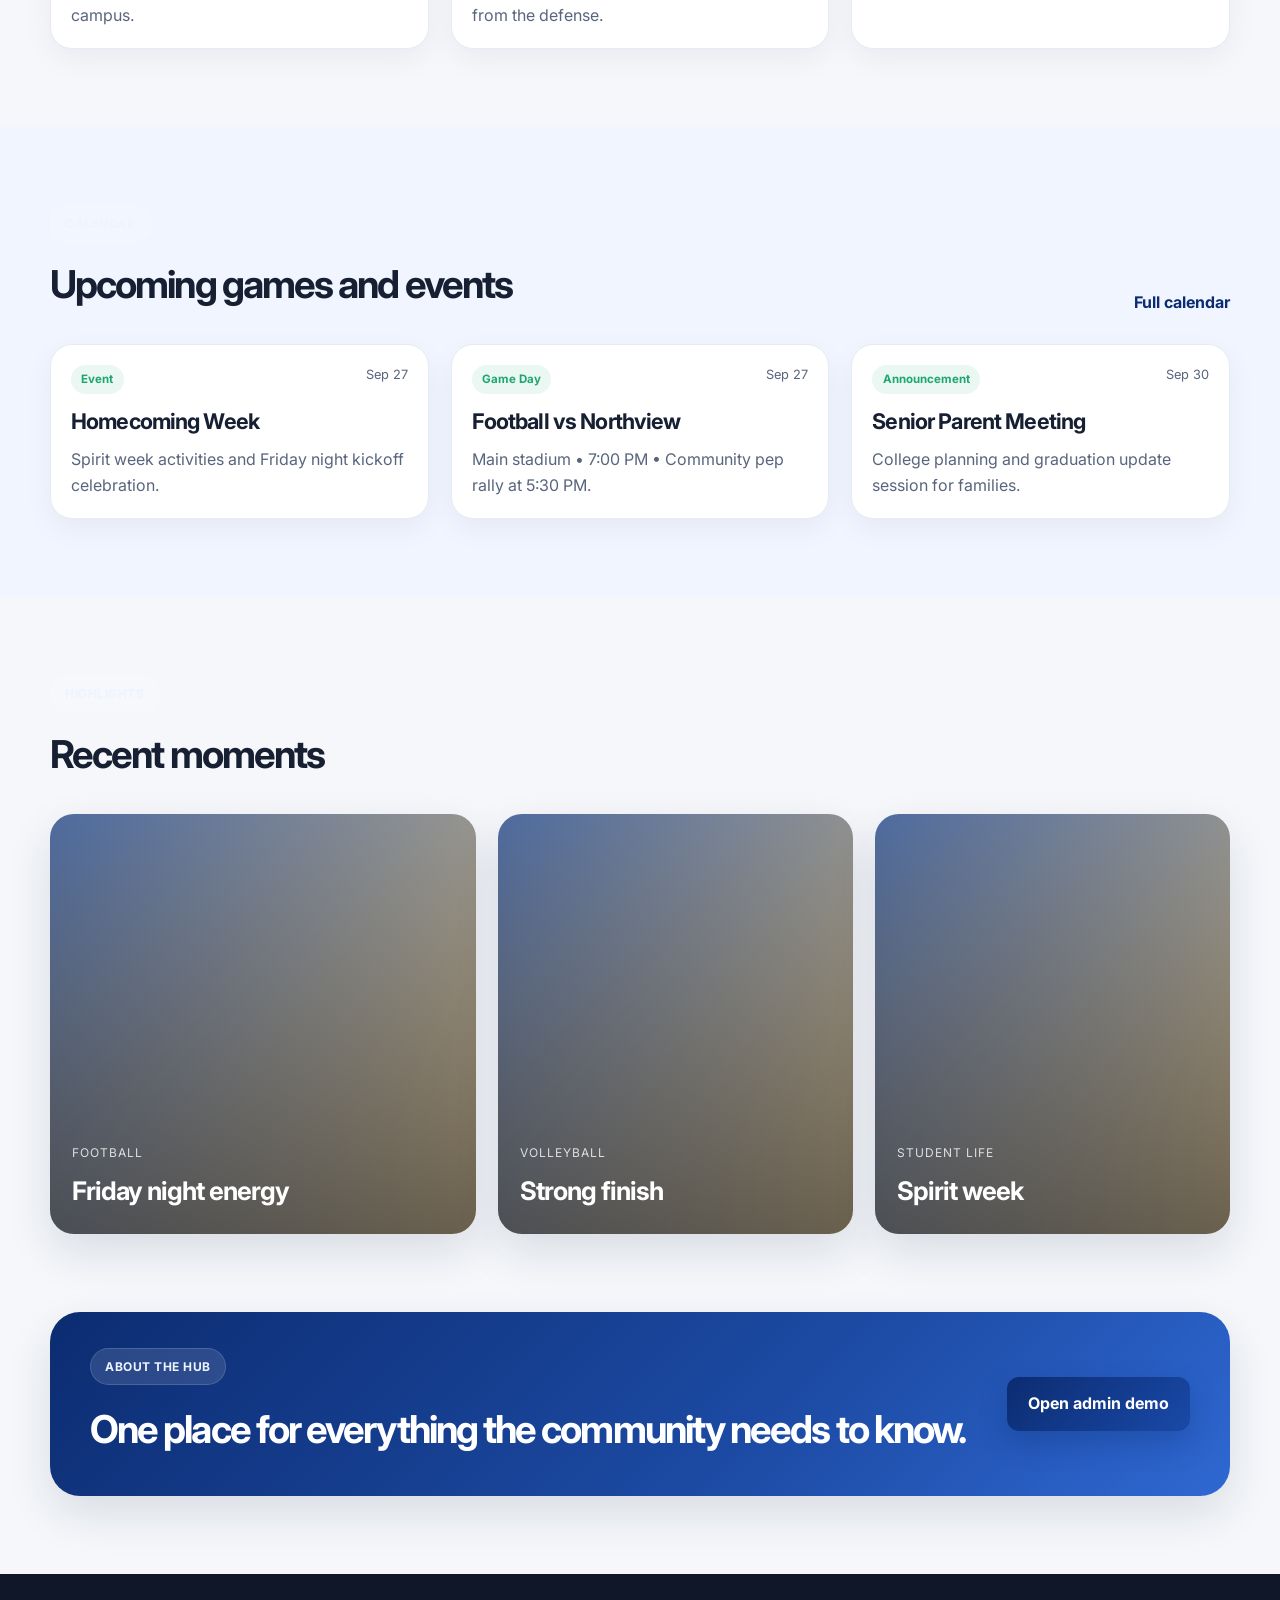
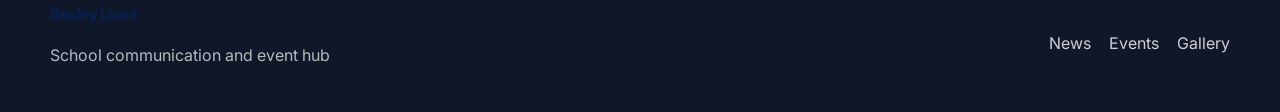
==== commit 55db5199: "Add sports section to static MVP" ====
--- a/bexley-lions/index.html
+++ b/bexley-lions/index.html
@@ -32,6 +32,7 @@
           <a href="#about">About</a>
           <a href="#news">News</a>
           <a href="#events">Events</a>
+          <a href="#sports">Athletics</a>
           <a href="#gallery">Gallery</a>
         </nav>
 
@@ -157,6 +158,80 @@
         </div>
       </section>
 
+      <section class="section sports-section" id="sports">
+        <div class="container">
+          <div class="section-heading">
+            <div>
+              <span class="eyebrow">School sports</span>
+              <h2>Available sports and athletic programs</h2>
+            </div>
+            <a href="athletics.html" class="text-link">View all athletics</a>
+          </div>
+
+          <div class="sports-grid">
+            <article class="sport-card sport-football">
+              <div class="sport-badge">Fall</div>
+              <h3>Football</h3>
+              <p>Friday night competition built on discipline, teamwork, and school pride.</p>
+              <ul class="sport-meta">
+                <li>Varsity & JV</li>
+                <li>Home games</li>
+              </ul>
+            </article>
+
+            <article class="sport-card sport-volleyball">
+              <div class="sport-badge">Fall</div>
+              <h3>Volleyball</h3>
+              <p>Fast-paced play, leadership, and strong team chemistry throughout the season.</p>
+              <ul class="sport-meta">
+                <li>Girls volleyball</li>
+                <li>League play</li>
+              </ul>
+            </article>
+
+            <article class="sport-card sport-crosscountry">
+              <div class="sport-badge">Fall</div>
+              <h3>Cross Country</h3>
+              <p>Endurance, grit, and consistency on the course for every runner.</p>
+              <ul class="sport-meta">
+                <li>Distance training</li>
+                <li>Invitational meets</li>
+              </ul>
+            </article>
+
+            <article class="sport-card sport-basketball">
+              <div class="sport-badge">Winter</div>
+              <h3>Basketball</h3>
+              <p>High-energy competition and a strong tradition of effort and focus.</p>
+              <ul class="sport-meta">
+                <li>Varsity programs</li>
+                <li>Indoor season</li>
+              </ul>
+            </article>
+
+            <article class="sport-card sport-wrestling">
+              <div class="sport-badge">Winter</div>
+              <h3>Wrestling</h3>
+              <p>Strength, discipline, and resilience through a demanding season.</p>
+              <ul class="sport-meta">
+                <li>Individual & team</li>
+                <li>Dual meets</li>
+              </ul>
+            </article>
+
+            <article class="sport-card sport-track">
+              <div class="sport-badge">Spring</div>
+              <h3>Track & Field</h3>
+              <p>Speed, power, and personal bests across sprinting, jumps, and distance.</p>
+              <ul class="sport-meta">
+                <li>Field & track</li>
+                <li>Season meets</li>
+              </ul>
+            </article>
+          </div>
+        </div>
+      </section>
+
       <section class="section" id="news">
         <div class="container">
           <div class="section-heading">
--- a/bexley-lions/styles.css
+++ b/bexley-lions/styles.css
@@ -549,6 +549,117 @@
   padding: 78px 0;
 }
 
+.sports-section {
+  background: linear-gradient(180deg, rgba(12, 44, 113, 0.03), rgba(12, 44, 113, 0.08));
+}
+
+.sports-grid {
+  display: grid;
+  grid-template-columns: repeat(4, minmax(0, 1fr));
+  gap: 22px;
+}
+
+.sport-card {
+  position: relative;
+  display: flex;
+  flex-direction: column;
+  justify-content: flex-end;
+  min-height: 280px;
+  padding: 22px 20px;
+  border-radius: 22px;
+  overflow: hidden;
+  border: 1px solid rgba(17, 61, 140, 0.1);
+  color: white;
+  box-shadow: 0 14px 30px rgba(17, 24, 39, 0.08);
+}
+
+.sport-card::before {
+  content: "";
+  position: absolute;
+  inset: 0;
+  background: linear-gradient(180deg, rgba(8, 23, 53, 0.18), rgba(8, 23, 53, 0.8));
+}
+
+.sport-card > * {
+  position: relative;
+  z-index: 1;
+}
+
+.sport-football {
+  background: url('https://images.unsplash.com/photo-1517649763962-0c623066013b?auto=format&fit=crop&w=900&q=80') center/cover no-repeat;
+}
+
+.sport-volleyball {
+  background: url('https://images.unsplash.com/photo-1547347298-4074fc3086f0?auto=format&fit=crop&w=900&q=80') center/cover no-repeat;
+}
+
+.sport-crosscountry {
+  background: url('https://images.unsplash.com/photo-1526506118085-60ce8714f8c5?auto=format&fit=crop&w=900&q=80') center/cover no-repeat;
+}
+
+.sport-basketball {
+  background: url('https://images.unsplash.com/photo-1546519638-68e109498ffc?auto=format&fit=crop&w=900&q=80') center/cover no-repeat;
+}
+
+.sport-badge {
+  display: inline-flex;
+  align-self: flex-start;
+  padding: 0.38rem 0.7rem;
+  border-radius: 999px;
+  background: rgba(244, 189, 78, 0.22);
+  border: 1px solid rgba(255, 255, 255, 0.16);
+  color: #fff6db;
+  font-size: 0.7rem;
+  letter-spacing: 0.09em;
+  text-transform: uppercase;
+  font-weight: 800;
+}
+
+.sport-card h3 {
+  margin: 18px 0 8px;
+  font-size: 1.8rem;
+  letter-spacing: -0.05em;
+}
+
+.sport-card p {
+  margin: 0;
+  color: rgba(255, 255, 255, 0.86);
+  line-height: 1.5;
+}
+
+.sport-card span {
+  display: block;
+  margin-top: 14px;
+  color: #f4c865;
+  font-weight: 700;
+  font-size: 0.82rem;
+}
+
+.sport-meta {
+  list-style: none;
+  padding: 0;
+  margin: 16px 0 0;
+  display: grid;
+  gap: 8px;
+  color: rgba(255, 255, 255, 0.9);
+  font-size: 0.8rem;
+  font-weight: 600;
+}
+
+.sport-meta li::before {
+  content: "•";
+  color: #f4c865;
+  margin-right: 8px;
+}
+
+.sport-wrestling {
+  background: url('https://images.unsplash.com/photo-1517836357463-d25dfeac3438?auto=format&fit=crop&w=900&q=80') center/cover no-repeat;
+}
+
+.sport-track {
+  background: url('https://images.unsplash.com/photo-1571019613454-1cb2f99b2d8b?auto=format&fit=crop&w=900&q=80') center/cover no-repeat;
+}
+
 .alt-bg {
   background: #f1f5ff;
 }
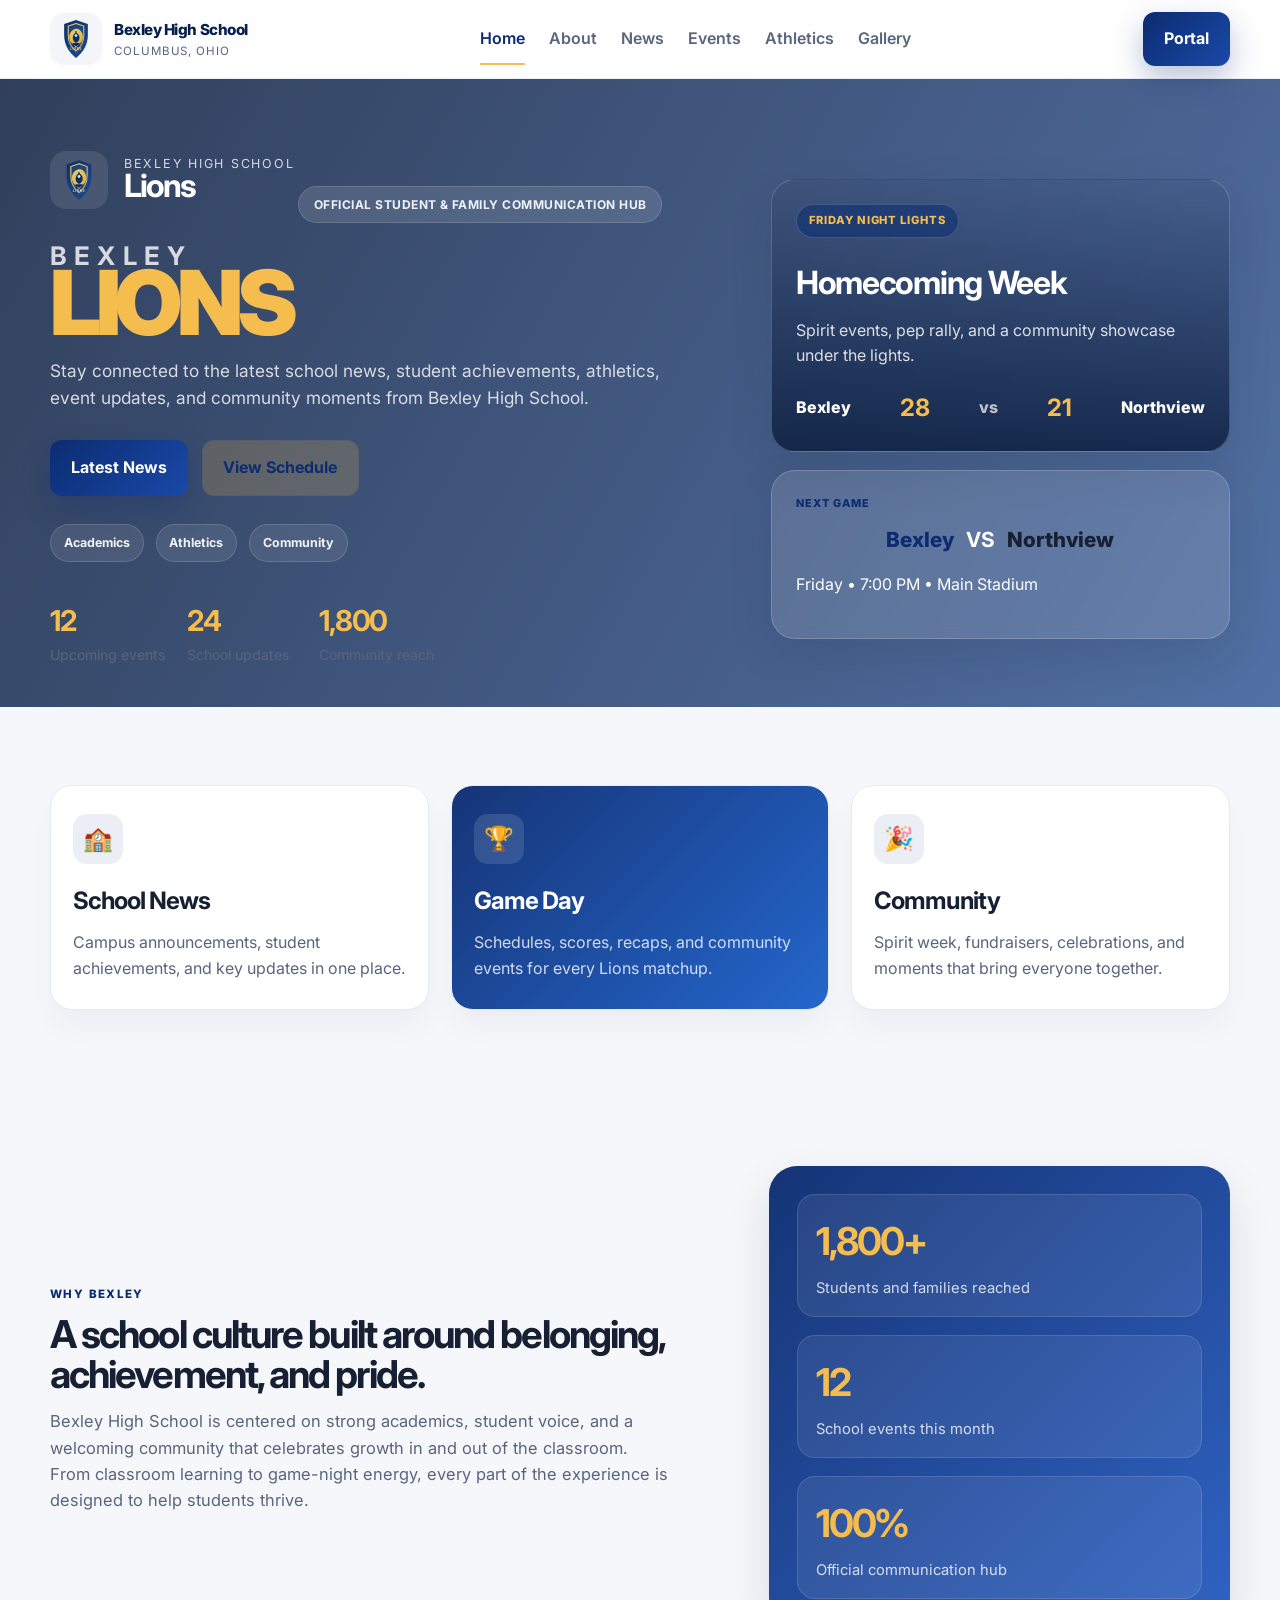
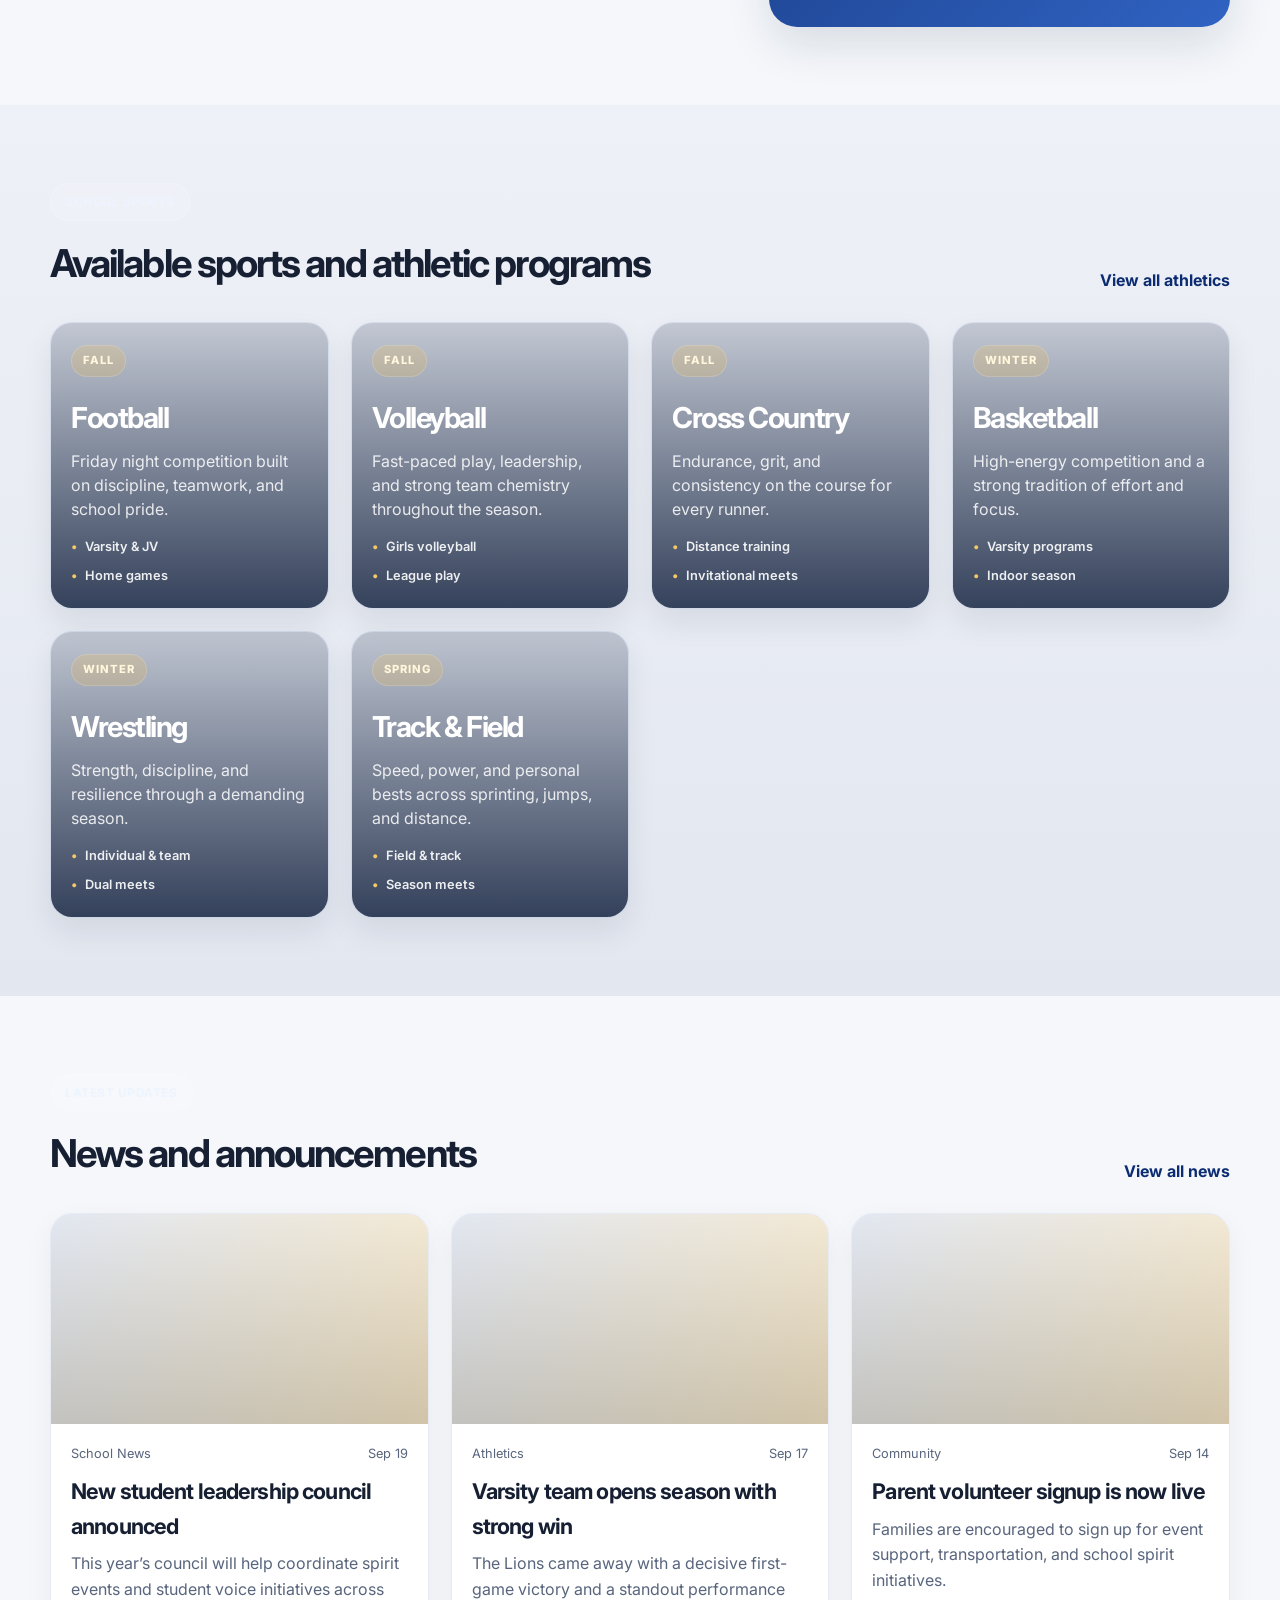
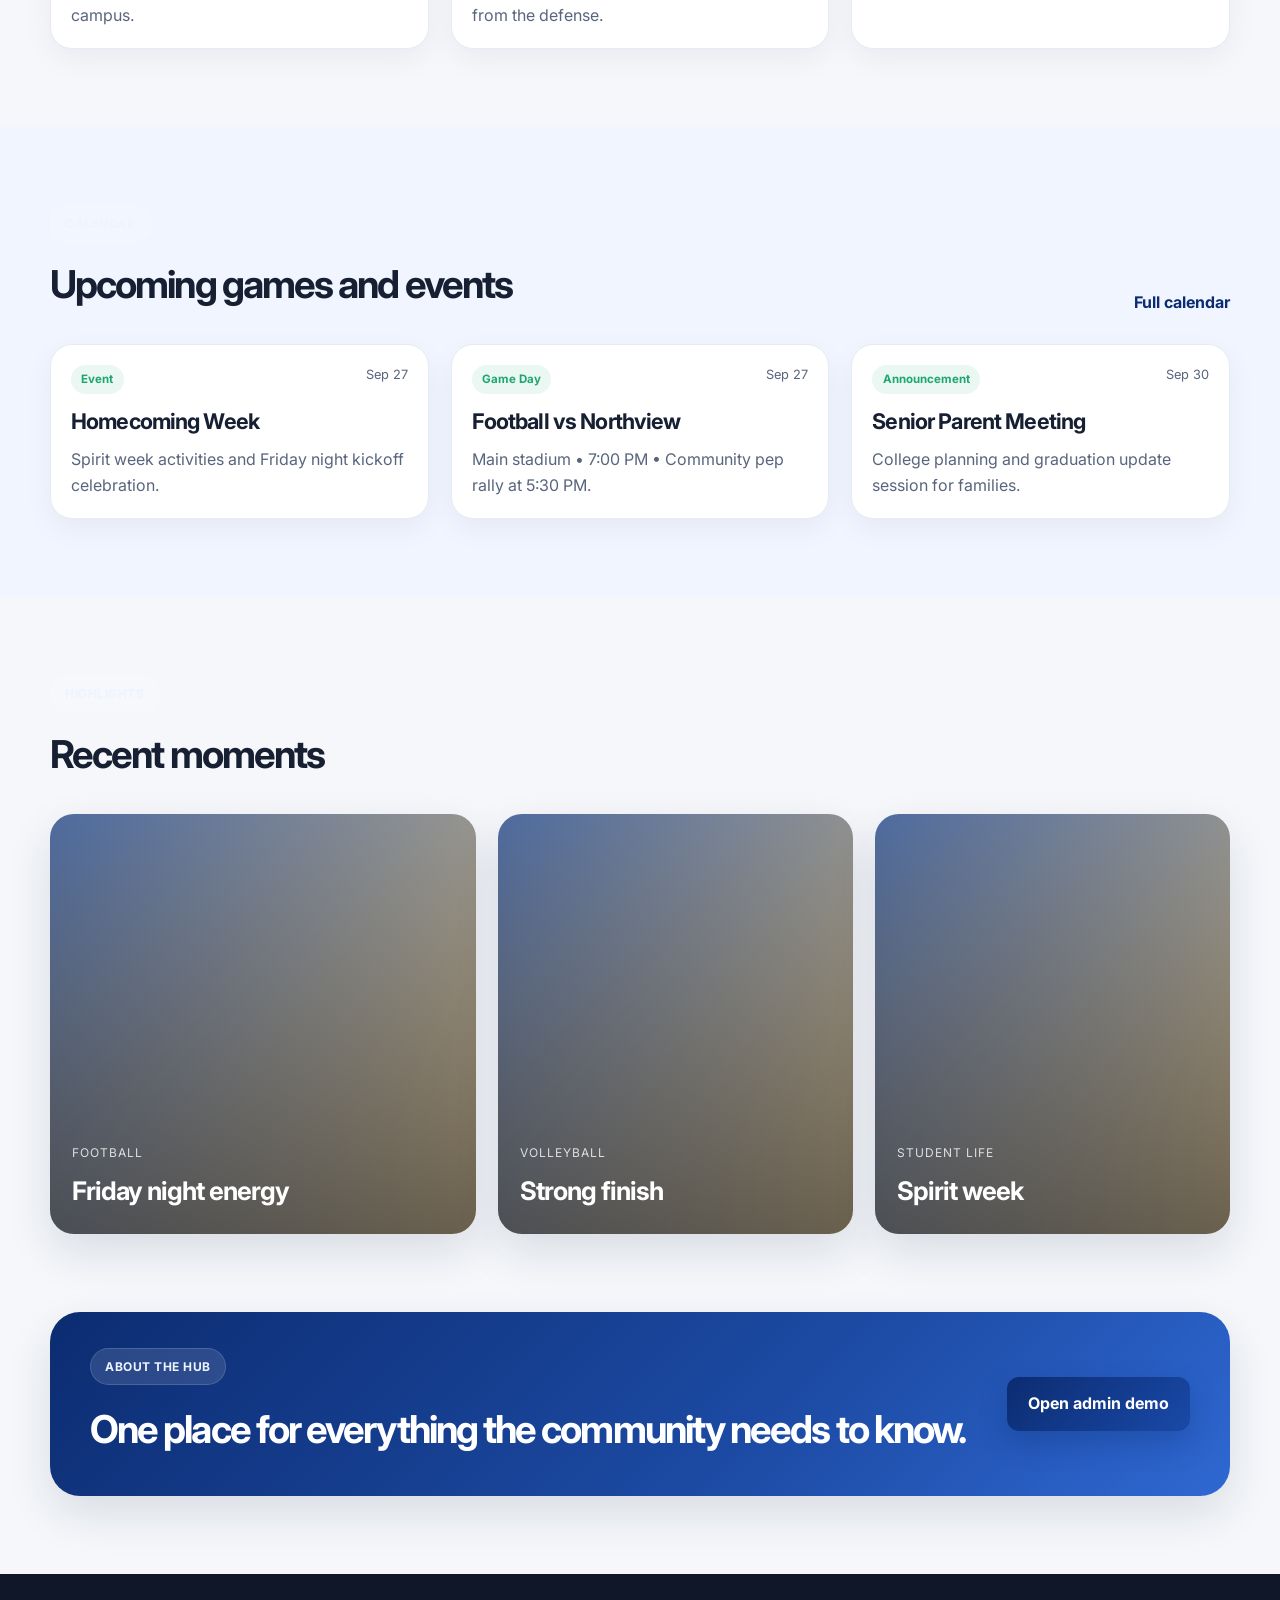
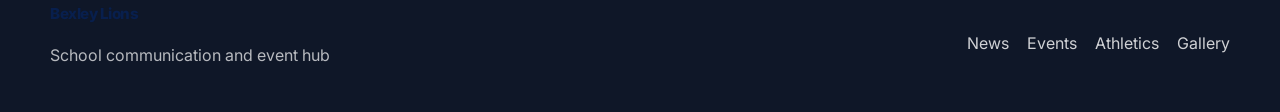
==== commit 81217c36: "Polish sports navigation and responsive layout" ====
--- a/bexley-lions/index.html
+++ b/bexley-lions/index.html
@@ -312,6 +312,7 @@
         <div class="footer-links">
           <a href="#news">News</a>
           <a href="#events">Events</a>
+          <a href="#sports">Athletics</a>
           <a href="#gallery">Gallery</a>
         </div>
       </div>
--- a/bexley-lions/styles.css
+++ b/bexley-lions/styles.css
@@ -1035,6 +1035,10 @@
     grid-template-columns: 1fr;
   }
 
+  .sports-grid {
+    grid-template-columns: repeat(2, minmax(0, 1fr));
+  }
+
   .main-nav {
     display: none;
   }
@@ -1055,6 +1059,16 @@
   }
 }
 
+@media (max-width: 560px) {
+  .sports-grid {
+    grid-template-columns: 1fr;
+  }
+
+  .sport-card {
+    min-height: 250px;
+  }
+}
+
 .hero-stats li {
   display: flex;
   flex-direction: column;
